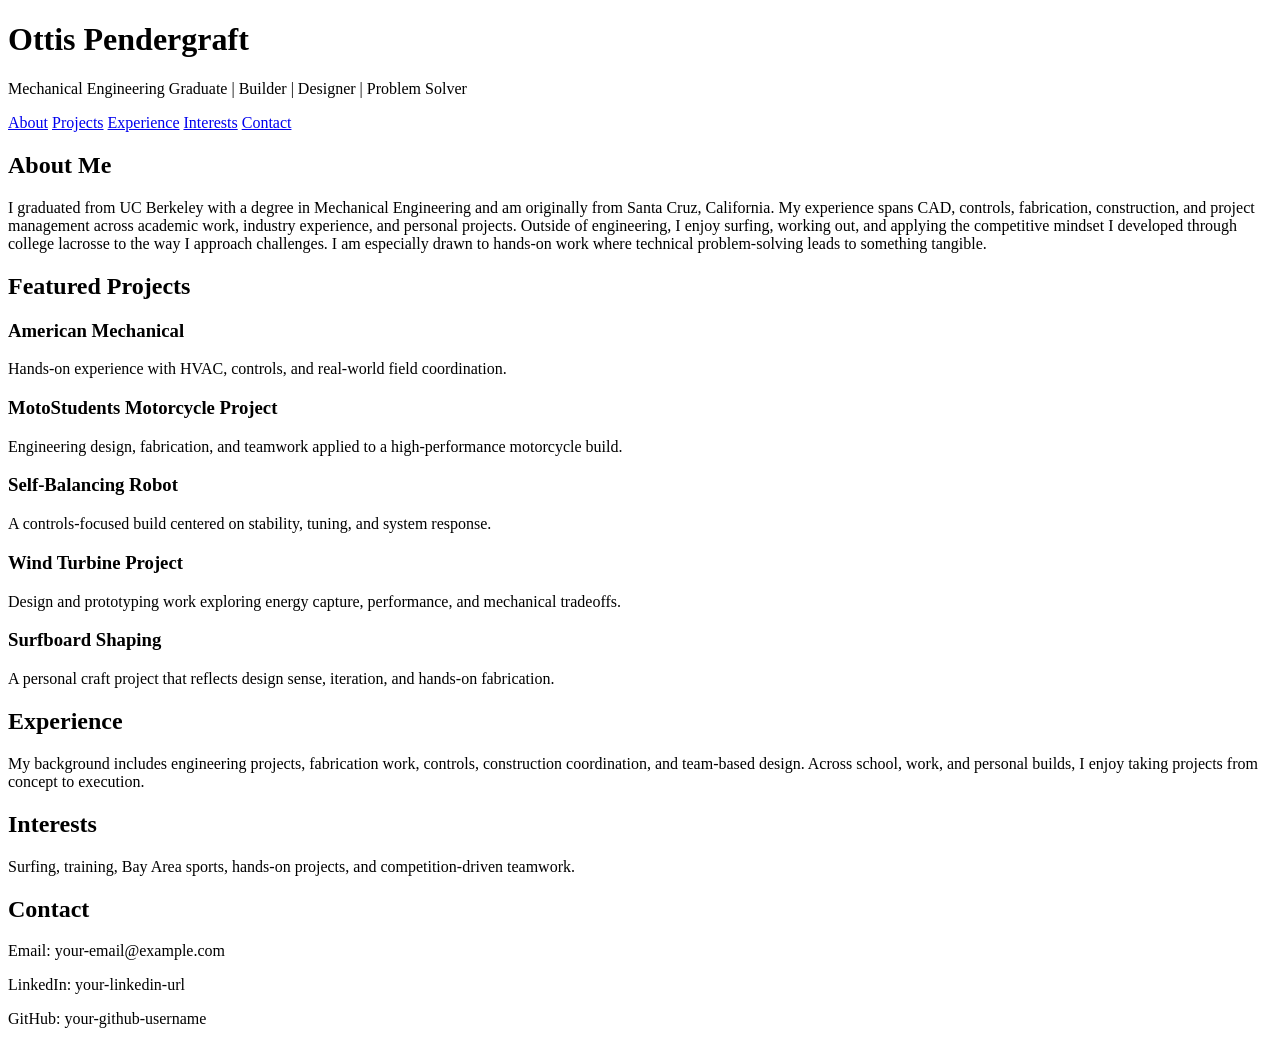
==== index.html @ 11716dbe "Create index.html" ====
<!DOCTYPE html>
<html lang="en">
<head>
  <meta charset="UTF-8" />
  <meta name="viewport" content="width=device-width, initial-scale=1.0" />
  <title>Ottis Pendergraft | Portfolio</title>
  <link rel="stylesheet" href="style.css" />
</head>
<body>
  <header class="hero">
    <div class="container">
      <h1>Ottis Pendergraft</h1>
      <p class="subtitle">Mechanical Engineering Graduate | Builder | Designer | Problem Solver</p>
      <nav>
        <a href="#about">About</a>
        <a href="#projects">Projects</a>
        <a href="#experience">Experience</a>
        <a href="#interests">Interests</a>
        <a href="#contact">Contact</a>
      </nav>
    </div>
  </header>

  <section id="about" class="section">
    <div class="container">
      <h2>About Me</h2>
      <p>
        I graduated from UC Berkeley with a degree in Mechanical Engineering and am originally from Santa Cruz, California.
        My experience spans CAD, controls, fabrication, construction, and project management across academic work, industry experience,
        and personal projects. Outside of engineering, I enjoy surfing, working out, and applying the competitive mindset I developed
        through college lacrosse to the way I approach challenges. I am especially drawn to hands-on work where technical problem-solving
        leads to something tangible.
      </p>
    </div>
  </section>

  <section id="projects" class="section alt">
    <div class="container">
      <h2>Featured Projects</h2>

      <div class="card">
        <h3>American Mechanical</h3>
        <p>Hands-on experience with HVAC, controls, and real-world field coordination.</p>
      </div>

      <div class="card">
        <h3>MotoStudents Motorcycle Project</h3>
        <p>Engineering design, fabrication, and teamwork applied to a high-performance motorcycle build.</p>
      </div>

      <div class="card">
        <h3>Self-Balancing Robot</h3>
        <p>A controls-focused build centered on stability, tuning, and system response.</p>
      </div>

      <div class="card">
        <h3>Wind Turbine Project</h3>
        <p>Design and prototyping work exploring energy capture, performance, and mechanical tradeoffs.</p>
      </div>

      <div class="card">
        <h3>Surfboard Shaping</h3>
        <p>A personal craft project that reflects design sense, iteration, and hands-on fabrication.</p>
      </div>
    </div>
  </section>

  <section id="experience" class="section">
    <div class="container">
      <h2>Experience</h2>
      <p>
        My background includes engineering projects, fabrication work, controls, construction coordination, and team-based design.
        Across school, work, and personal builds, I enjoy taking projects from concept to execution.
      </p>
    </div>
  </section>

  <section id="interests" class="section alt">
    <div class="container">
      <h2>Interests</h2>
      <p>
        Surfing, training, Bay Area sports, hands-on projects, and competition-driven teamwork.
      </p>
    </div>
  </section>

  <section id="contact" class="section">
    <div class="container">
      <h2>Contact</h2>
      <p>Email: your-email@example.com</p>
      <p>LinkedIn: your-linkedin-url</p>
      <p>GitHub: your-github-username</p>
    </div>
  </section>
</body>
</html>
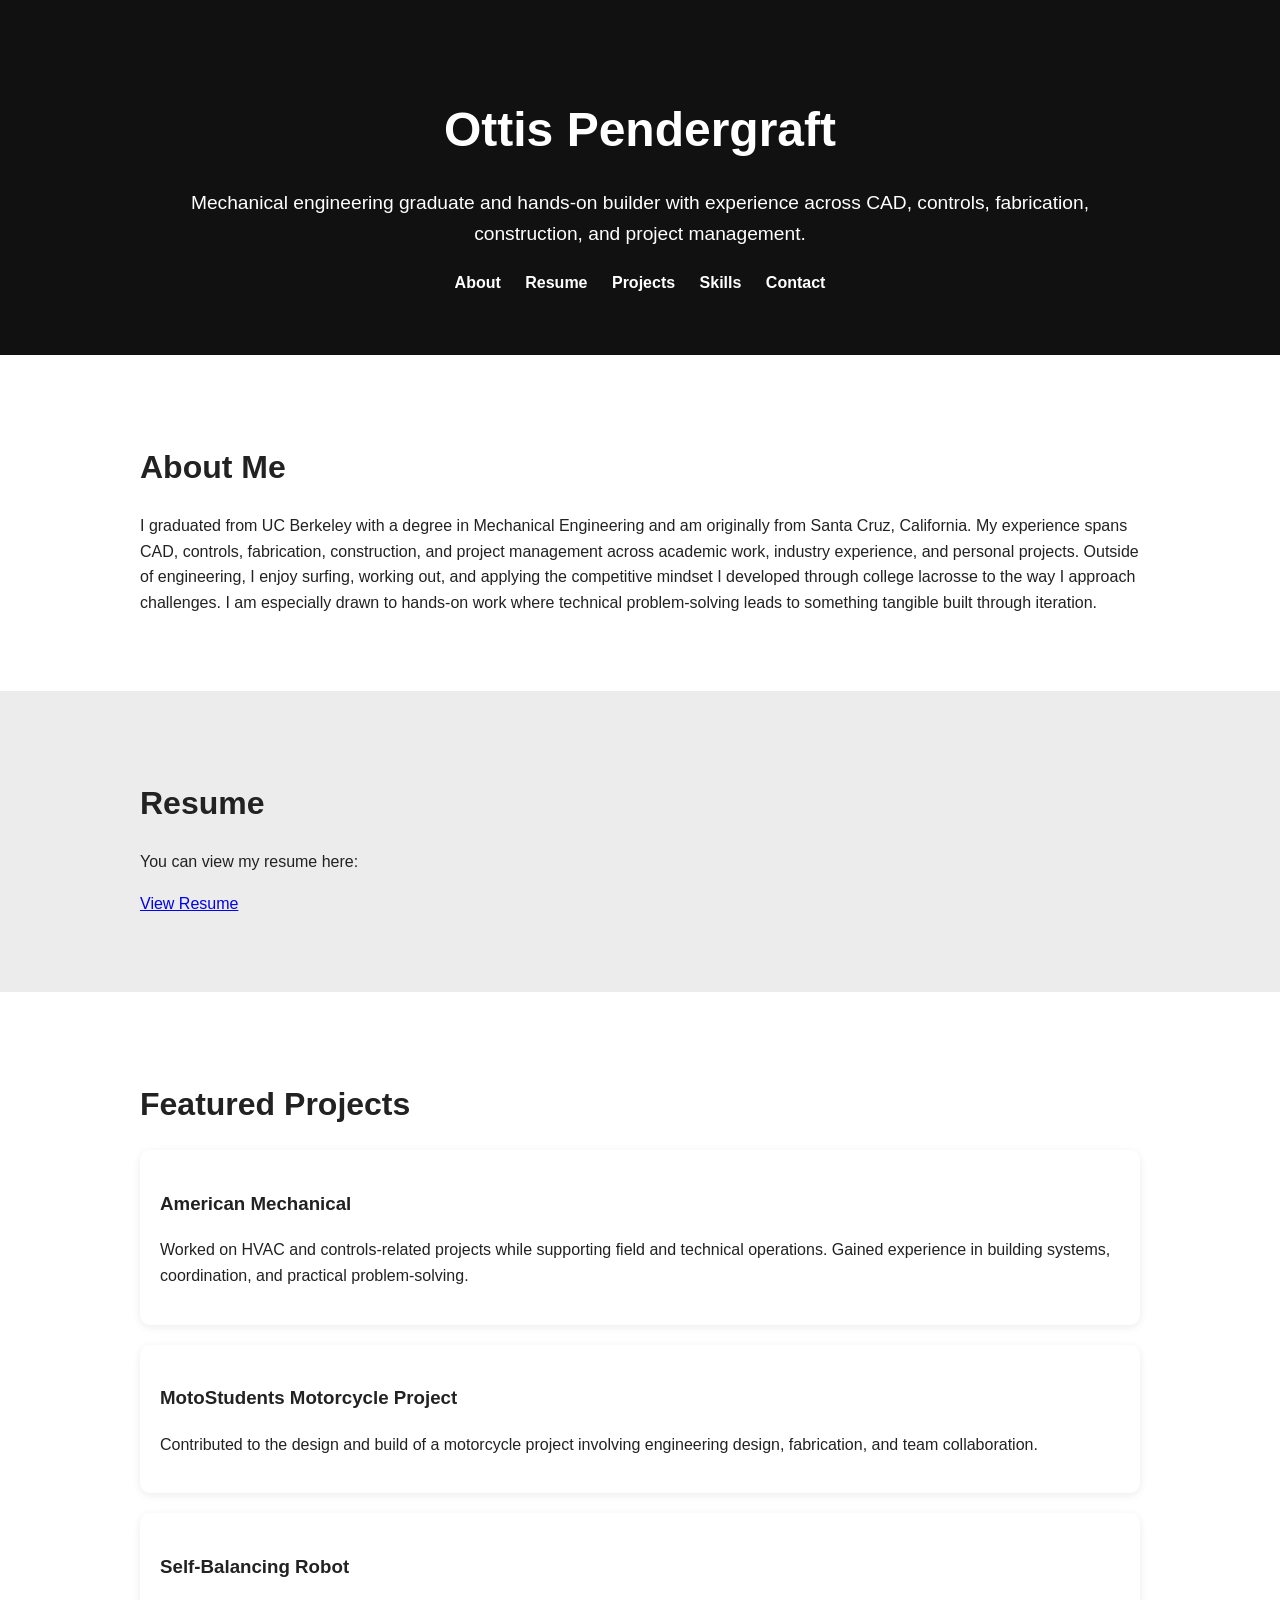
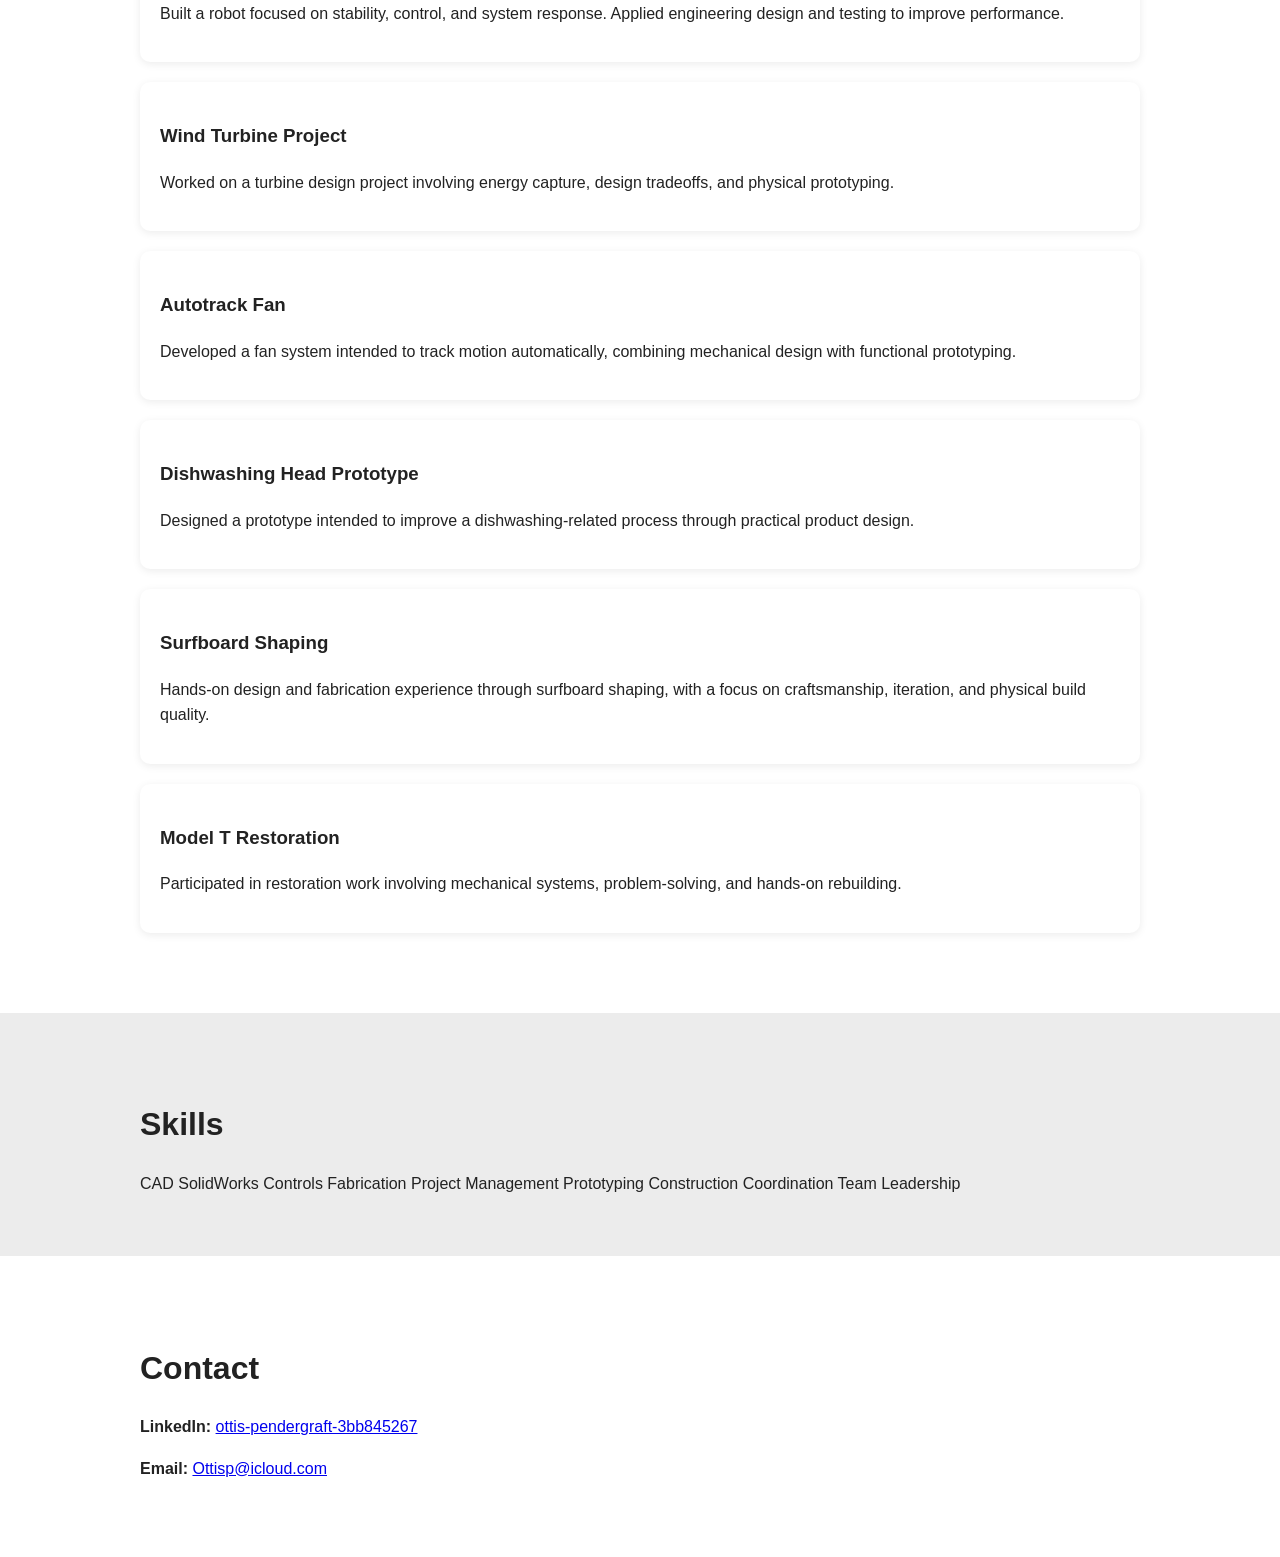
==== commit b35b3fc7: "Update index.html" ====
--- a/index.html
+++ b/index.html
@@ -10,87 +10,144 @@
   <header class="hero">
     <div class="container">
       <h1>Ottis Pendergraft</h1>
-      <p class="subtitle">Mechanical Engineering Graduate | Builder | Designer | Problem Solver</p>
-      <nav>
+      <p class="subtitle">
+        Mechanical engineering graduate and hands-on builder with experience across CAD, controls, fabrication, construction, and project management.
+      </p>
+      <nav class="nav">
         <a href="#about">About</a>
+        <a href="#resume">Resume</a>
         <a href="#projects">Projects</a>
-        <a href="#experience">Experience</a>
-        <a href="#interests">Interests</a>
+        <a href="#skills">Skills</a>
         <a href="#contact">Contact</a>
       </nav>
     </div>
   </header>
 
-  <section id="about" class="section">
-    <div class="container">
-      <h2>About Me</h2>
-      <p>
-        I graduated from UC Berkeley with a degree in Mechanical Engineering and am originally from Santa Cruz, California.
-        My experience spans CAD, controls, fabrication, construction, and project management across academic work, industry experience,
-        and personal projects. Outside of engineering, I enjoy surfing, working out, and applying the competitive mindset I developed
-        through college lacrosse to the way I approach challenges. I am especially drawn to hands-on work where technical problem-solving
-        leads to something tangible.
-      </p>
-    </div>
-  </section>
+  <main>
+    <section id="about" class="section">
+      <div class="container">
+        <h2>About Me</h2>
+        <p>
+          I graduated from UC Berkeley with a degree in Mechanical Engineering and am originally from Santa Cruz, California.
+          My experience spans CAD, controls, fabrication, construction, and project management across academic work,
+          industry experience, and personal projects. Outside of engineering, I enjoy surfing, working out, and applying
+          the competitive mindset I developed through college lacrosse to the way I approach challenges. I am especially
+          drawn to hands-on work where technical problem-solving leads to something tangible built through iteration.
+        </p>
+      </div>
+    </section>
 
-  <section id="projects" class="section alt">
-    <div class="container">
-      <h2>Featured Projects</h2>
+    <section id="resume" class="section alt">
+      <div class="container">
+        <h2>Resume</h2>
+        <p>You can view my resume here:</p>
+        <p>
+          <a class="button" href="Ottis Current Resume.pdf" target="_blank">View Resume</a>
+        </p>
+      </div>
+    </section>
 
-      <div class="card">
-        <h3>American Mechanical</h3>
-        <p>Hands-on experience with HVAC, controls, and real-world field coordination.</p>
+    <section id="projects" class="section">
+      <div class="container">
+        <h2>Featured Projects</h2>
+
+        <div class="projects-grid">
+          <article class="card">
+            <h3>American Mechanical</h3>
+            <p>
+              Worked on HVAC and controls-related projects while supporting field and technical operations.
+              Gained experience in building systems, coordination, and practical problem-solving.
+            </p>
+          </article>
+
+          <article class="card">
+            <h3>MotoStudents Motorcycle Project</h3>
+            <p>
+              Contributed to the design and build of a motorcycle project involving engineering design,
+              fabrication, and team collaboration.
+            </p>
+          </article>
+
+          <article class="card">
+            <h3>Self-Balancing Robot</h3>
+            <p>
+              Built a robot focused on stability, control, and system response. Applied engineering design
+              and testing to improve performance.
+            </p>
+          </article>
+
+          <article class="card">
+            <h3>Wind Turbine Project</h3>
+            <p>
+              Worked on a turbine design project involving energy capture, design tradeoffs,
+              and physical prototyping.
+            </p>
+          </article>
+
+          <article class="card">
+            <h3>Autotrack Fan</h3>
+            <p>
+              Developed a fan system intended to track motion automatically, combining mechanical design
+              with functional prototyping.
+            </p>
+          </article>
+
+          <article class="card">
+            <h3>Dishwashing Head Prototype</h3>
+            <p>
+              Designed a prototype intended to improve a dishwashing-related process through practical product design.
+            </p>
+          </article>
+
+          <article class="card">
+            <h3>Surfboard Shaping</h3>
+            <p>
+              Hands-on design and fabrication experience through surfboard shaping, with a focus on craftsmanship,
+              iteration, and physical build quality.
+            </p>
+          </article>
+
+          <article class="card">
+            <h3>Model T Restoration</h3>
+            <p>
+              Participated in restoration work involving mechanical systems, problem-solving, and hands-on rebuilding.
+            </p>
+          </article>
+        </div>
       </div>
+    </section>
 
-      <div class="card">
-        <h3>MotoStudents Motorcycle Project</h3>
-        <p>Engineering design, fabrication, and teamwork applied to a high-performance motorcycle build.</p>
+    <section id="skills" class="section alt">
+      <div class="container">
+        <h2>Skills</h2>
+        <div class="skills-list">
+          <span>CAD</span>
+          <span>SolidWorks</span>
+          <span>Controls</span>
+          <span>Fabrication</span>
+          <span>Project Management</span>
+          <span>Prototyping</span>
+          <span>Construction Coordination</span>
+          <span>Team Leadership</span>
+        </div>
       </div>
+    </section>
 
-      <div class="card">
-        <h3>Self-Balancing Robot</h3>
-        <p>A controls-focused build centered on stability, tuning, and system response.</p>
+    <section id="contact" class="section">
+      <div class="container">
+        <h2>Contact</h2>
+        <p>
+          <strong>LinkedIn:</strong>
+          <a href="https://www.linkedin.com/in/ottis-pendergraft-3bb845267/" target="_blank">
+            ottis-pendergraft-3bb845267
+          </a>
+        </p>
+        <p>
+          <strong>Email:</strong>
+          <a href="mailto:Ottisp@icloud.com">Ottisp@icloud.com</a>
+        </p>
       </div>
-
-      <div class="card">
-        <h3>Wind Turbine Project</h3>
-        <p>Design and prototyping work exploring energy capture, performance, and mechanical tradeoffs.</p>
-      </div>
-
-      <div class="card">
-        <h3>Surfboard Shaping</h3>
-        <p>A personal craft project that reflects design sense, iteration, and hands-on fabrication.</p>
-      </div>
-    </div>
-  </section>
-
-  <section id="experience" class="section">
-    <div class="container">
-      <h2>Experience</h2>
-      <p>
-        My background includes engineering projects, fabrication work, controls, construction coordination, and team-based design.
-        Across school, work, and personal builds, I enjoy taking projects from concept to execution.
-      </p>
-    </div>
-  </section>
-
-  <section id="interests" class="section alt">
-    <div class="container">
-      <h2>Interests</h2>
-      <p>
-        Surfing, training, Bay Area sports, hands-on projects, and competition-driven teamwork.
-      </p>
-    </div>
-  </section>
-
-  <section id="contact" class="section">
-    <div class="container">
-      <h2>Contact</h2>
-      <p>Email: your-email@example.com</p>
-      <p>LinkedIn: your-linkedin-url</p>
-      <p>GitHub: your-github-username</p>
-    </div>
-  </section>
+    </section>
+  </main>
 </body>
 </html>
--- a/style.css
+++ b/style.css
@@ -0,0 +1,59 @@
+body {
+  margin: 0;
+  font-family: Arial, sans-serif;
+  color: #222;
+  background: #f7f7f7;
+  line-height: 1.6;
+}
+
+.container {
+  width: 90%;
+  max-width: 1000px;
+  margin: 0 auto;
+}
+
+.hero {
+  background: #111;
+  color: white;
+  padding: 60px 0;
+  text-align: center;
+}
+
+.hero h1 {
+  margin-bottom: 10px;
+  font-size: 3rem;
+}
+
+.subtitle {
+  font-size: 1.2rem;
+  margin-bottom: 20px;
+}
+
+nav a {
+  color: white;
+  margin: 0 10px;
+  text-decoration: none;
+  font-weight: bold;
+}
+
+.section {
+  padding: 60px 0;
+  background: white;
+}
+
+.section.alt {
+  background: #ececec;
+}
+
+h2 {
+  margin-bottom: 20px;
+  font-size: 2rem;
+}
+
+.card {
+  background: white;
+  padding: 20px;
+  margin-bottom: 20px;
+  border-radius: 10px;
+  box-shadow: 0 2px 8px rgba(0,0,0,0.08);
+}
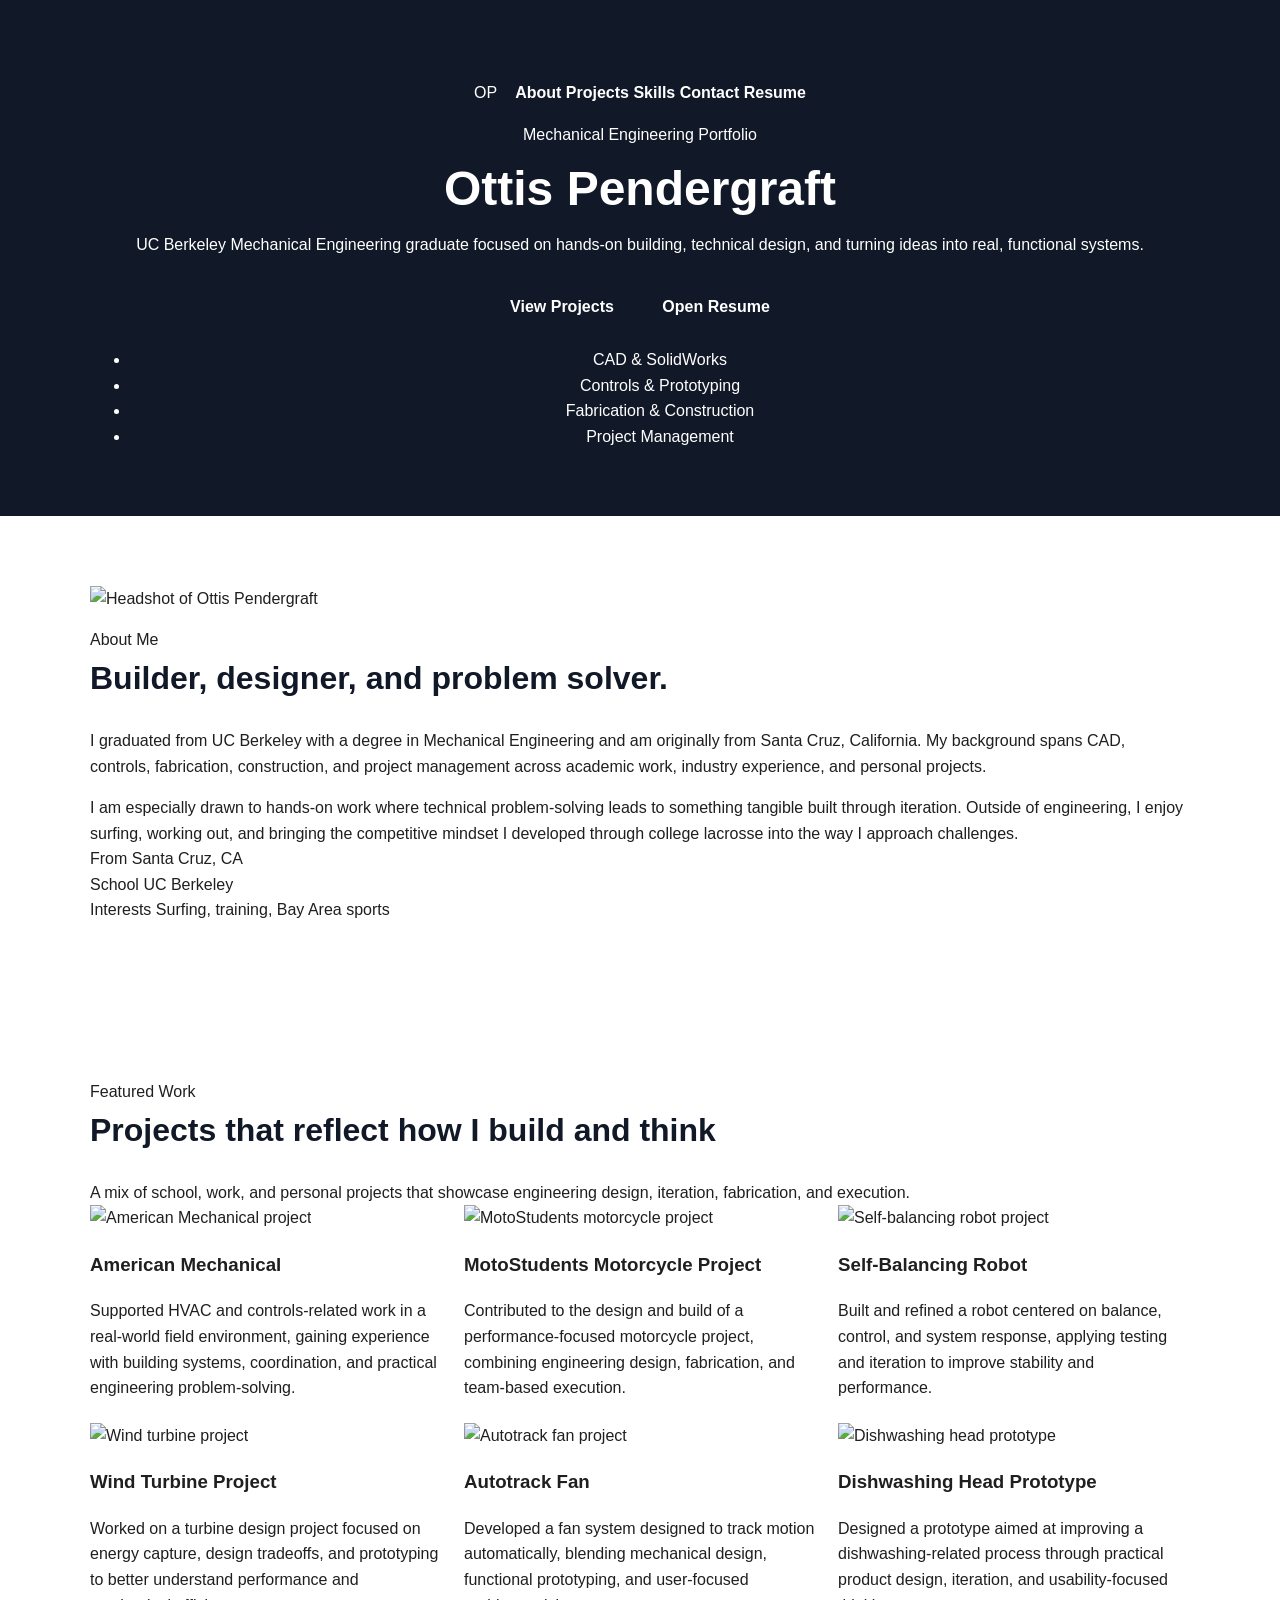
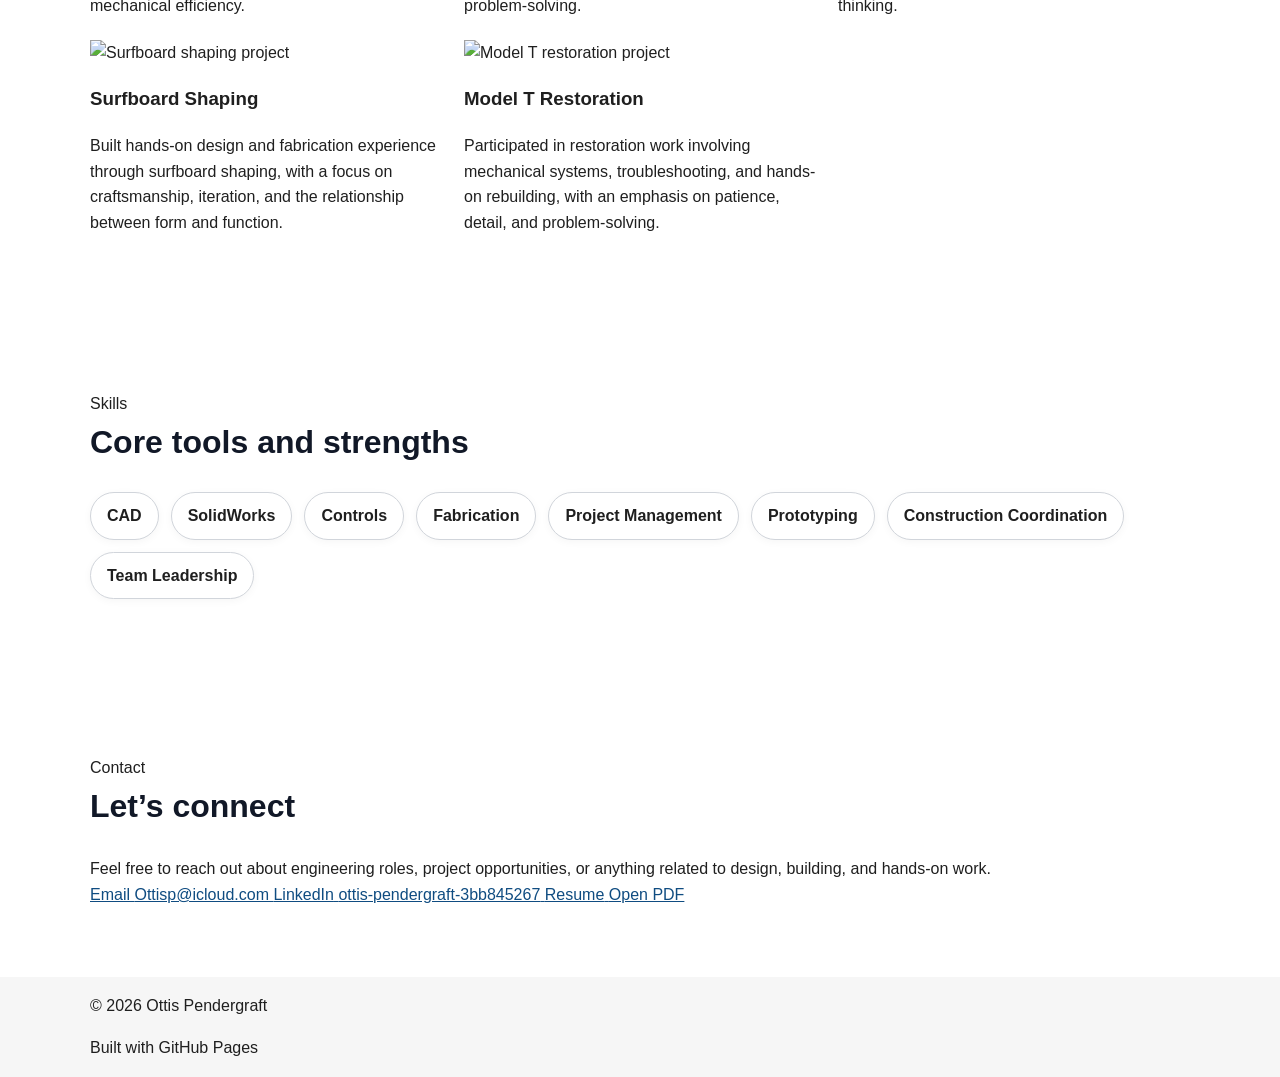
==== commit 37535ee3: "Update index.html" ====
--- a/index.html
+++ b/index.html
@@ -3,123 +3,202 @@
 <head>
   <meta charset="UTF-8" />
   <meta name="viewport" content="width=device-width, initial-scale=1.0" />
-  <title>Ottis Pendergraft | Portfolio</title>
+  <title>Ottis Pendergraft | Mechanical Engineering Portfolio</title>
+  <meta
+    name="description"
+    content="Mechanical Engineering portfolio of Ottis Pendergraft featuring CAD, fabrication, controls, prototyping, construction, and hands-on engineering projects."
+  />
   <link rel="stylesheet" href="style.css" />
 </head>
 <body>
   <header class="hero">
-    <div class="container">
-      <h1>Ottis Pendergraft</h1>
-      <p class="subtitle">
-        Mechanical engineering graduate and hands-on builder with experience across CAD, controls, fabrication, construction, and project management.
-      </p>
-      <nav class="nav">
+    <nav class="nav container">
+      <div class="nav-logo">OP</div>
+      <div class="nav-links">
         <a href="#about">About</a>
-        <a href="#resume">Resume</a>
         <a href="#projects">Projects</a>
         <a href="#skills">Skills</a>
         <a href="#contact">Contact</a>
-      </nav>
+        <a class="nav-resume" href="Ottis Current Resume.pdf" target="_blank">Resume</a>
+      </div>
+    </nav>
+
+    <div class="hero-content container">
+      <div class="hero-text">
+        <p class="eyebrow">Mechanical Engineering Portfolio</p>
+        <h1>Ottis Pendergraft</h1>
+        <p class="hero-subtitle">
+          UC Berkeley Mechanical Engineering graduate focused on hands-on building,
+          technical design, and turning ideas into real, functional systems.
+        </p>
+
+        <div class="hero-buttons">
+          <a class="button primary" href="#projects">View Projects</a>
+          <a class="button secondary" href="Ottis Current Resume.pdf" target="_blank">Open Resume</a>
+        </div>
+
+        <ul class="hero-highlights">
+          <li>CAD & SolidWorks</li>
+          <li>Controls & Prototyping</li>
+          <li>Fabrication & Construction</li>
+          <li>Project Management</li>
+        </ul>
+      </div>
     </div>
   </header>
 
   <main>
-    <section id="about" class="section">
+    <section id="about" class="section section-about">
+      <div class="container about-grid">
+        <div class="about-image-wrap">
+          <img src="images/headshot.jpg" alt="Headshot of Ottis Pendergraft" class="about-image" />
+        </div>
+
+        <div class="about-text">
+          <p class="section-label">About Me</p>
+          <h2>Builder, designer, and problem solver.</h2>
+          <p>
+            I graduated from UC Berkeley with a degree in Mechanical Engineering and am originally
+            from Santa Cruz, California. My background spans CAD, controls, fabrication,
+            construction, and project management across academic work, industry experience,
+            and personal projects.
+          </p>
+          <p>
+            I am especially drawn to hands-on work where technical problem-solving leads to
+            something tangible built through iteration. Outside of engineering, I enjoy surfing,
+            working out, and bringing the competitive mindset I developed through college lacrosse
+            into the way I approach challenges.
+          </p>
+
+          <div class="about-mini-cards">
+            <div class="mini-card">
+              <span class="mini-title">From</span>
+              <span class="mini-value">Santa Cruz, CA</span>
+            </div>
+            <div class="mini-card">
+              <span class="mini-title">School</span>
+              <span class="mini-value">UC Berkeley</span>
+            </div>
+            <div class="mini-card">
+              <span class="mini-title">Interests</span>
+              <span class="mini-value">Surfing, training, Bay Area sports</span>
+            </div>
+          </div>
+        </div>
+      </div>
+    </section>
+
+    <section id="projects" class="section section-projects">
       <div class="container">
-        <h2>About Me</h2>
-        <p>
-          I graduated from UC Berkeley with a degree in Mechanical Engineering and am originally from Santa Cruz, California.
-          My experience spans CAD, controls, fabrication, construction, and project management across academic work,
-          industry experience, and personal projects. Outside of engineering, I enjoy surfing, working out, and applying
-          the competitive mindset I developed through college lacrosse to the way I approach challenges. I am especially
-          drawn to hands-on work where technical problem-solving leads to something tangible built through iteration.
-        </p>
-      </div>
-    </section>
-
-    <section id="resume" class="section alt">
+        <div class="section-heading">
+          <p class="section-label">Featured Work</p>
+          <h2>Projects that reflect how I build and think</h2>
+          <p class="section-intro">
+            A mix of school, work, and personal projects that showcase engineering design,
+            iteration, fabrication, and execution.
+          </p>
+        </div>
+
+        <div class="projects-grid">
+          <article class="project-card">
+            <img src="images/american-mechanical.jpg" alt="American Mechanical project" class="project-image" />
+            <div class="project-content">
+              <h3>American Mechanical</h3>
+              <p>
+                Supported HVAC and controls-related work in a real-world field environment,
+                gaining experience with building systems, coordination, and practical
+                engineering problem-solving.
+              </p>
+            </div>
+          </article>
+
+          <article class="project-card">
+            <img src="images/motostudents.jpg" alt="MotoStudents motorcycle project" class="project-image" />
+            <div class="project-content">
+              <h3>MotoStudents Motorcycle Project</h3>
+              <p>
+                Contributed to the design and build of a performance-focused motorcycle project,
+                combining engineering design, fabrication, and team-based execution.
+              </p>
+            </div>
+          </article>
+
+          <article class="project-card">
+            <img src="images/self-balancing-robot.jpg" alt="Self-balancing robot project" class="project-image" />
+            <div class="project-content">
+              <h3>Self-Balancing Robot</h3>
+              <p>
+                Built and refined a robot centered on balance, control, and system response,
+                applying testing and iteration to improve stability and performance.
+              </p>
+            </div>
+          </article>
+
+          <article class="project-card">
+            <img src="images/wind-turbine.jpg" alt="Wind turbine project" class="project-image" />
+            <div class="project-content">
+              <h3>Wind Turbine Project</h3>
+              <p>
+                Worked on a turbine design project focused on energy capture, design tradeoffs,
+                and prototyping to better understand performance and mechanical efficiency.
+              </p>
+            </div>
+          </article>
+
+          <article class="project-card">
+            <img src="images/autotrack-fan.jpg" alt="Autotrack fan project" class="project-image" />
+            <div class="project-content">
+              <h3>Autotrack Fan</h3>
+              <p>
+                Developed a fan system designed to track motion automatically, blending
+                mechanical design, functional prototyping, and user-focused problem-solving.
+              </p>
+            </div>
+          </article>
+
+          <article class="project-card">
+            <img src="images/dishwashing-head.jpg" alt="Dishwashing head prototype" class="project-image" />
+            <div class="project-content">
+              <h3>Dishwashing Head Prototype</h3>
+              <p>
+                Designed a prototype aimed at improving a dishwashing-related process through
+                practical product design, iteration, and usability-focused thinking.
+              </p>
+            </div>
+          </article>
+
+          <article class="project-card">
+            <img src="images/surfboard-shaping.jpg" alt="Surfboard shaping project" class="project-image" />
+            <div class="project-content">
+              <h3>Surfboard Shaping</h3>
+              <p>
+                Built hands-on design and fabrication experience through surfboard shaping,
+                with a focus on craftsmanship, iteration, and the relationship between form and function.
+              </p>
+            </div>
+          </article>
+
+          <article class="project-card">
+            <img src="images/model-t-restoration.jpg" alt="Model T restoration project" class="project-image" />
+            <div class="project-content">
+              <h3>Model T Restoration</h3>
+              <p>
+                Participated in restoration work involving mechanical systems, troubleshooting,
+                and hands-on rebuilding, with an emphasis on patience, detail, and problem-solving.
+              </p>
+            </div>
+          </article>
+        </div>
+      </div>
+    </section>
+
+    <section id="skills" class="section section-skills">
       <div class="container">
-        <h2>Resume</h2>
-        <p>You can view my resume here:</p>
-        <p>
-          <a class="button" href="Ottis Current Resume.pdf" target="_blank">View Resume</a>
-        </p>
-      </div>
-    </section>
-
-    <section id="projects" class="section">
-      <div class="container">
-        <h2>Featured Projects</h2>
-
-        <div class="projects-grid">
-          <article class="card">
-            <h3>American Mechanical</h3>
-            <p>
-              Worked on HVAC and controls-related projects while supporting field and technical operations.
-              Gained experience in building systems, coordination, and practical problem-solving.
-            </p>
-          </article>
-
-          <article class="card">
-            <h3>MotoStudents Motorcycle Project</h3>
-            <p>
-              Contributed to the design and build of a motorcycle project involving engineering design,
-              fabrication, and team collaboration.
-            </p>
-          </article>
-
-          <article class="card">
-            <h3>Self-Balancing Robot</h3>
-            <p>
-              Built a robot focused on stability, control, and system response. Applied engineering design
-              and testing to improve performance.
-            </p>
-          </article>
-
-          <article class="card">
-            <h3>Wind Turbine Project</h3>
-            <p>
-              Worked on a turbine design project involving energy capture, design tradeoffs,
-              and physical prototyping.
-            </p>
-          </article>
-
-          <article class="card">
-            <h3>Autotrack Fan</h3>
-            <p>
-              Developed a fan system intended to track motion automatically, combining mechanical design
-              with functional prototyping.
-            </p>
-          </article>
-
-          <article class="card">
-            <h3>Dishwashing Head Prototype</h3>
-            <p>
-              Designed a prototype intended to improve a dishwashing-related process through practical product design.
-            </p>
-          </article>
-
-          <article class="card">
-            <h3>Surfboard Shaping</h3>
-            <p>
-              Hands-on design and fabrication experience through surfboard shaping, with a focus on craftsmanship,
-              iteration, and physical build quality.
-            </p>
-          </article>
-
-          <article class="card">
-            <h3>Model T Restoration</h3>
-            <p>
-              Participated in restoration work involving mechanical systems, problem-solving, and hands-on rebuilding.
-            </p>
-          </article>
-        </div>
-      </div>
-    </section>
-
-    <section id="skills" class="section alt">
-      <div class="container">
-        <h2>Skills</h2>
+        <div class="section-heading">
+          <p class="section-label">Skills</p>
+          <h2>Core tools and strengths</h2>
+        </div>
+
         <div class="skills-list">
           <span>CAD</span>
           <span>SolidWorks</span>
@@ -133,21 +212,47 @@
       </div>
     </section>
 
-    <section id="contact" class="section">
-      <div class="container">
-        <h2>Contact</h2>
-        <p>
-          <strong>LinkedIn:</strong>
-          <a href="https://www.linkedin.com/in/ottis-pendergraft-3bb845267/" target="_blank">
-            ottis-pendergraft-3bb845267
+    <section id="contact" class="section section-contact">
+      <div class="container contact-grid">
+        <div>
+          <p class="section-label">Contact</p>
+          <h2>Let’s connect</h2>
+          <p>
+            Feel free to reach out about engineering roles, project opportunities,
+            or anything related to design, building, and hands-on work.
+          </p>
+        </div>
+
+        <div class="contact-cards">
+          <a class="contact-card" href="mailto:Ottisp@icloud.com">
+            <span class="contact-type">Email</span>
+            <span class="contact-value">Ottisp@icloud.com</span>
           </a>
-        </p>
-        <p>
-          <strong>Email:</strong>
-          <a href="mailto:Ottisp@icloud.com">Ottisp@icloud.com</a>
-        </p>
+
+          <a
+            class="contact-card"
+            href="https://www.linkedin.com/in/ottis-pendergraft-3bb845267/"
+            target="_blank"
+            rel="noopener noreferrer"
+          >
+            <span class="contact-type">LinkedIn</span>
+            <span class="contact-value">ottis-pendergraft-3bb845267</span>
+          </a>
+
+          <a class="contact-card" href="Ottis Current Resume.pdf" target="_blank">
+            <span class="contact-type">Resume</span>
+            <span class="contact-value">Open PDF</span>
+          </a>
+        </div>
       </div>
     </section>
   </main>
+
+  <footer class="footer">
+    <div class="container footer-inner">
+      <p>© 2026 Ottis Pendergraft</p>
+      <p>Built with GitHub Pages</p>
+    </div>
+  </footer>
 </body>
 </html>
--- a/style.css
+++ b/style.css
@@ -1,59 +1,162 @@
+* {
+  box-sizing: border-box;
+}
+
+html {
+  scroll-behavior: smooth;
+}
+
 body {
   margin: 0;
-  font-family: Arial, sans-serif;
-  color: #222;
-  background: #f7f7f7;
+  font-family: Arial, Helvetica, sans-serif;
   line-height: 1.6;
+  color: #1f1f1f;
+  background-color: #f6f6f6;
 }
 
 .container {
   width: 90%;
-  max-width: 1000px;
+  max-width: 1100px;
   margin: 0 auto;
 }
 
 .hero {
-  background: #111;
+  background: #111827;
   color: white;
-  padding: 60px 0;
+  padding: 80px 0 50px;
   text-align: center;
 }
 
 .hero h1 {
-  margin-bottom: 10px;
+  margin: 0 0 12px;
   font-size: 3rem;
+  line-height: 1.1;
 }
 
 .subtitle {
-  font-size: 1.2rem;
-  margin-bottom: 20px;
+  max-width: 800px;
+  margin: 0 auto 28px;
+  font-size: 1.15rem;
+  color: #d1d5db;
 }
 
-nav a {
+.nav {
+  display: flex;
+  justify-content: center;
+  flex-wrap: wrap;
+  gap: 18px;
+}
+
+.nav a {
   color: white;
-  margin: 0 10px;
   text-decoration: none;
-  font-weight: bold;
+  font-weight: 600;
+  transition: opacity 0.2s ease;
+}
+
+.nav a:hover {
+  opacity: 0.75;
 }
 
 .section {
-  padding: 60px 0;
+  padding: 70px 0;
   background: white;
 }
 
 .section.alt {
-  background: #ececec;
+  background: #eceff1;
 }
 
-h2 {
-  margin-bottom: 20px;
+.section h2 {
+  margin-top: 0;
+  margin-bottom: 24px;
   font-size: 2rem;
+  color: #111827;
+}
+
+.section p {
+  margin-bottom: 0;
+  font-size: 1rem;
+}
+
+.button {
+  display: inline-block;
+  background: #111827;
+  color: white;
+  text-decoration: none;
+  padding: 12px 22px;
+  border-radius: 8px;
+  font-weight: 600;
+  margin-top: 8px;
+  transition: background 0.2s ease;
+}
+
+.button:hover {
+  background: #1f2937;
+}
+
+.projects-grid {
+  display: grid;
+  grid-template-columns: repeat(auto-fit, minmax(260px, 1fr));
+  gap: 22px;
 }
 
 .card {
   background: white;
-  padding: 20px;
-  margin-bottom: 20px;
-  border-radius: 10px;
-  box-shadow: 0 2px 8px rgba(0,0,0,0.08);
+  border-radius: 12px;
+  padding: 22px;
+  box-shadow: 0 4px 14px rgba(0, 0, 0, 0.08);
+  border: 1px solid #e5e7eb;
 }
+
+.card h3 {
+  margin-top: 0;
+  margin-bottom: 12px;
+  color: #111827;
+  font-size: 1.2rem;
+}
+
+.skills-list {
+  display: flex;
+  flex-wrap: wrap;
+  gap: 12px;
+}
+
+.skills-list span {
+  background: white;
+  border: 1px solid #d1d5db;
+  border-radius: 999px;
+  padding: 10px 16px;
+  font-weight: 600;
+  box-shadow: 0 2px 8px rgba(0, 0, 0, 0.04);
+}
+
+a {
+  color: #0f4c81;
+}
+
+a:hover {
+  text-decoration: underline;
+}
+
+@media (max-width: 700px) {
+  .hero {
+    padding: 60px 0 40px;
+  }
+
+  .hero h1 {
+    font-size: 2.3rem;
+  }
+
+  .subtitle {
+    font-size: 1rem;
+  }
+
+  .section {
+    padding: 55px 0;
+  }
+
+  .section h2 {
+    font-size: 1.7rem;
+  }
+}
